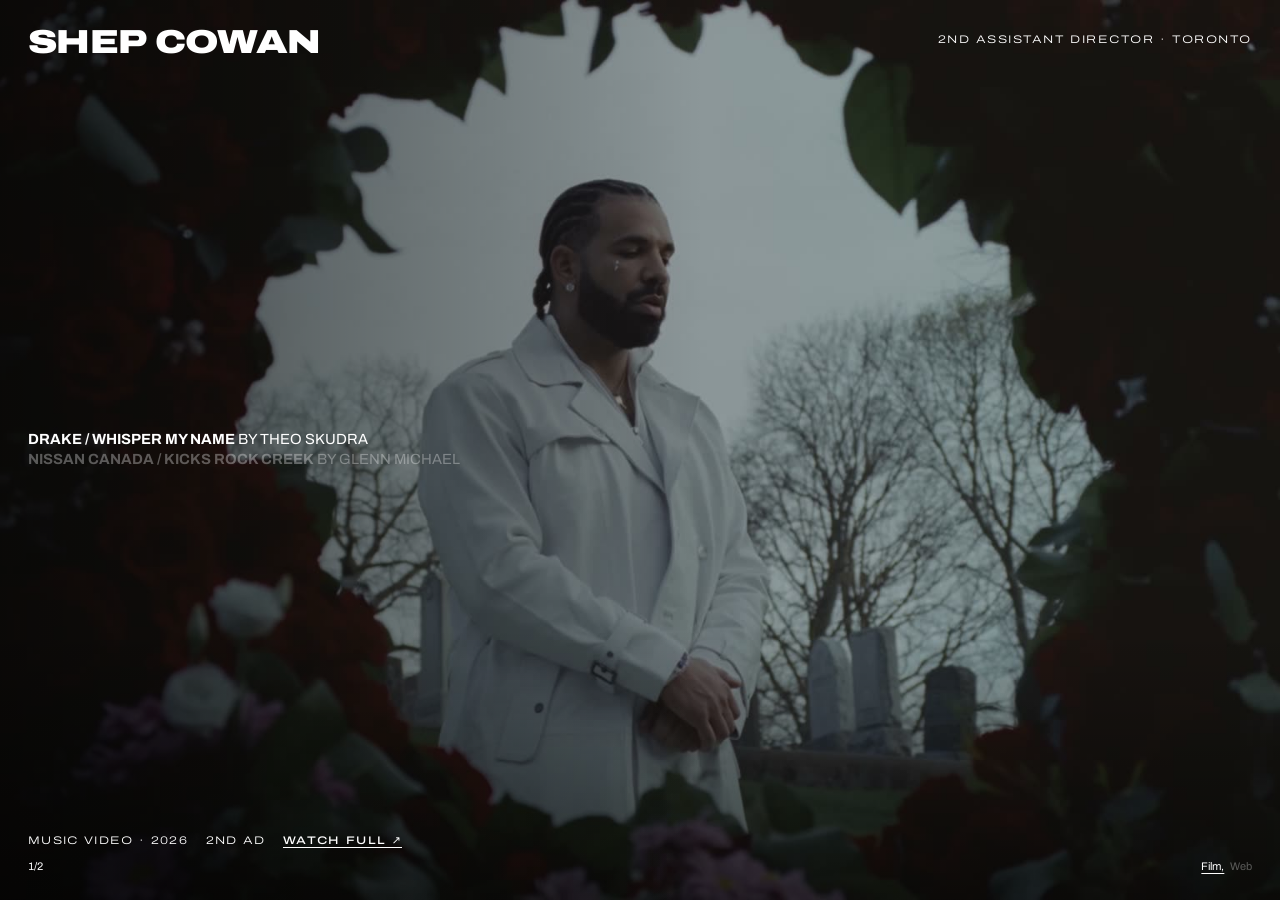
==== index.html @ cdd4edce "Fix intro showing as a stuck banner and retime it to 2.2s Browsers were pairing the new HTML with ca" ====
<!doctype html>
<html lang="en">
<head>
  <meta charset="utf-8">
  <meta name="viewport" content="width=device-width, initial-scale=1, viewport-fit=cover">
  <title>Shep Cowan — Film</title>
  <meta name="description" content="Shep Cowan — Second Assistant Director on commercials and music videos in Toronto.">
  <link rel="preconnect" href="https://fonts.googleapis.com">
  <link rel="preconnect" href="https://fonts.gstatic.com" crossorigin>
  <link href="https://fonts.googleapis.com/css2?family=Archivo:wdth,wght@62..125,100..900&display=swap" rel="stylesheet">
  <!-- Bump ?v= whenever styles.css or script.js change so browsers don't use a stale copy -->
  <link rel="stylesheet" href="styles.css?v=3">
  <!-- Intro only runs with JS; without it the page shows normally -->
  <script>document.documentElement.classList.add("js", "intro-running");</script>
</head>
<body class="film">

  <div class="intro" id="intro" aria-hidden="true">
    <span class="wordmark intro-mark">Shep Cowan</span>
  </div>

  <header class="top">
    <a class="wordmark" href="./">Shep Cowan</a>
    <p class="role"><span class="long">2nd Assistant Director</span><span class="short">2nd AD</span> &middot; Toronto</p>
  </header>

  <!-- Fixed index of projects; the active one is bright, the rest fade back -->
  <nav class="index" aria-label="Projects">
    <ol id="index-list"></ol>
  </nav>

  <main id="reel" class="reel"></main>

  <footer class="bottom">
    <span class="counter" id="counter" aria-live="polite">1/1</span>
    <nav class="site-nav" aria-label="Site">
      <a href="./" aria-current="page">Film,</a>
      <span class="soon" title="Coming soon">Web</span>
    </nav>
  </footer>

  <script src="script.js?v=3"></script>
</body>
</html>
---- styles.css ----
:root {
  --ink: #0b0b0b;
  --paper: #f7f6ef;
  --white: #fff;
  --dim: rgba(255, 255, 255, 0.32);
  --gutter: clamp(16px, 2.2vw, 32px);
  --small: clamp(11px, 0.85vw, 13px);
}

* { box-sizing: border-box; margin: 0; padding: 0; }

html, body { height: 100%; }

body {
  font-family: "Archivo", system-ui, sans-serif;
  font-variation-settings: "wdth" 100;
  background: var(--ink);
  color: var(--white);
  -webkit-font-smoothing: antialiased;
}

a { color: inherit; text-decoration: none; }

/* ---------- Fixed chrome ---------- */

.top, .bottom, .index {
  position: fixed;
  z-index: 10;
  left: var(--gutter);
  right: var(--gutter);
  pointer-events: none;
}
.top a, .bottom a, .index a { pointer-events: auto; }

.top {
  top: var(--gutter);
  display: flex;
  justify-content: space-between;
  align-items: flex-start;
}

.wordmark {
  font-weight: 900;
  font-variation-settings: "wdth" 125;
  font-size: clamp(22px, 2.6vw, 40px);
  line-height: 0.9;
  letter-spacing: -0.02em;
  text-transform: uppercase;
  white-space: nowrap;
}

.role {
  font-size: var(--small);
  font-weight: 300;
  font-variation-settings: "wdth" 125;
  letter-spacing: 0.14em;
  text-transform: uppercase;
  text-align: right;
  white-space: nowrap;
  padding-top: 0.4em;
}
.role .short { display: none; }

.index {
  top: 50%;
  transform: translateY(-50%);
  right: auto;
  max-width: min(720px, 70vw);
}
.index ol { list-style: none; }
.index li {
  font-size: clamp(13px, 1.15vw, 17px);
  line-height: 1.35;
  text-transform: uppercase;
  color: var(--dim);
  transition: color 0.4s ease;
}
.index li b { font-weight: 700; }
.index li.active { color: var(--white); }
.index a:hover { color: var(--white); }

.bottom {
  bottom: var(--gutter);
  display: flex;
  justify-content: space-between;
  align-items: flex-end;
  font-size: var(--small);
}
.counter { font-variant-numeric: tabular-nums; }
.site-nav { display: flex; gap: 0.5em; }
.site-nav a[aria-current] { text-decoration: underline; text-underline-offset: 3px; }
.soon { color: var(--dim); }

/* ---------- Reel ---------- */

.reel {
  height: 100vh;
  height: 100svh;
  overflow-y: auto;
  scroll-snap-type: y mandatory;
  overscroll-behavior: contain;
}

.slide {
  position: relative;
  height: 100vh;
  height: 100svh;
  scroll-snap-align: start;
  scroll-snap-stop: always;
  overflow: hidden;
  background: var(--ink);
}

.slide video {
  position: absolute;
  inset: 0;
  width: 100%;
  height: 100%;
  object-fit: cover;
}

/* Darkens the left edge and bottom so the text stays readable over any footage */
.shade {
  position: absolute;
  inset: 0;
  background:
    linear-gradient(90deg, rgba(0,0,0,0.55) 0%, rgba(0,0,0,0) 55%),
    linear-gradient(0deg, rgba(0,0,0,0.5) 0%, rgba(0,0,0,0) 30%);
}

.meta {
  position: absolute;
  left: var(--gutter);
  bottom: calc(var(--gutter) + 2.2em);
  display: flex;
  gap: 1.6em;
  font-size: var(--small);
  font-weight: 300;
  font-variation-settings: "wdth" 125;
  letter-spacing: 0.12em;
  text-transform: uppercase;
}
.meta a {
  font-weight: 500;
  border-bottom: 1px solid currentColor;
}

/* ---------- Intro ---------- */

.intro { display: none; }
.js .intro {
  display: block;
  position: fixed;
  inset: 0;
  z-index: 100;
  background: #fff;
  cursor: pointer;
}
.intro-mark {
  position: fixed;
  color: #000;
  opacity: 0;
  transform-origin: center;
}
.intro-running .top .wordmark { visibility: hidden; }

/* ---------- Mobile ---------- */

@media (max-width: 700px) {
  .top { flex-direction: column; gap: 0.3em; }
  .role { text-align: left; }
  .role .long { display: none; }
  .role .short { display: inline; }
  .index {
    top: auto;
    bottom: calc(var(--gutter) + 6.5em);
    transform: none;
    max-width: none;
    right: var(--gutter);
  }
  .meta { flex-wrap: wrap; gap: 0.4em 1.2em; }
  .shade {
    background: linear-gradient(0deg, rgba(0,0,0,0.75) 0%, rgba(0,0,0,0) 60%);
  }
}

@media (prefers-reduced-motion: reduce) {
  .index li { transition: none; }
}
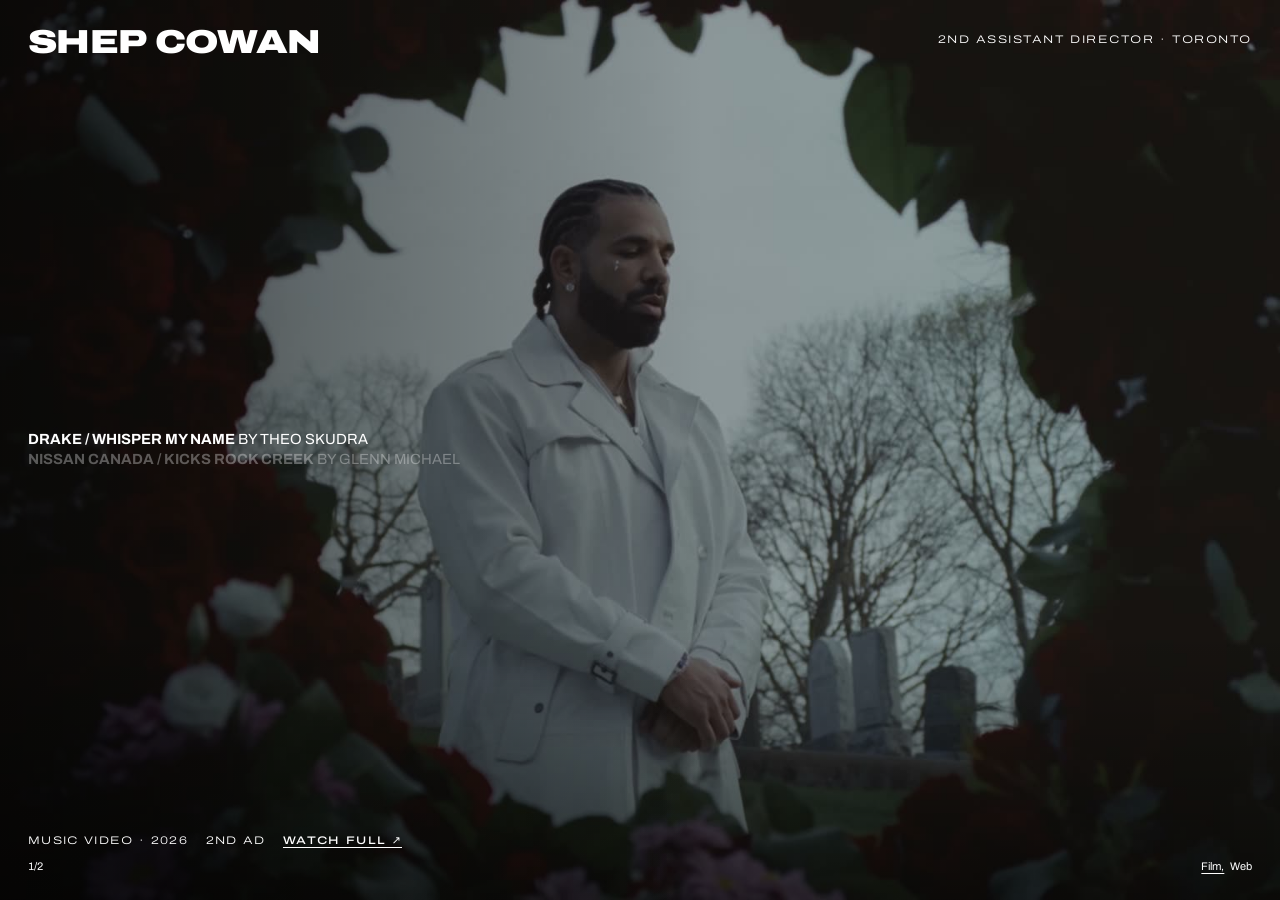
==== commit 23a58835: "Add web portfolio page and link it with the film page New web.html in the light, Merchant-style layo" ====
--- a/index.html
+++ b/index.html
@@ -9,9 +9,12 @@
   <link rel="preconnect" href="https://fonts.gstatic.com" crossorigin>
   <link href="https://fonts.googleapis.com/css2?family=Archivo:wdth,wght@62..125,100..900&display=swap" rel="stylesheet">
   <!-- Bump ?v= whenever styles.css or script.js change so browsers don't use a stale copy -->
-  <link rel="stylesheet" href="styles.css?v=3">
-  <!-- Intro only runs with JS; without it the page shows normally -->
-  <script>document.documentElement.classList.add("js", "intro-running");</script>
+  <link rel="stylesheet" href="styles.css?v=5">
+  <!-- Intro plays once per visit (not again when coming back from the Web page); needs JS -->
+  <script>
+    try { if (!sessionStorage.getItem("introSeen")) document.documentElement.classList.add("intro-on"); }
+    catch (e) { document.documentElement.classList.add("intro-on"); }
+  </script>
 </head>
 <body class="film">
 
@@ -35,10 +38,10 @@
     <span class="counter" id="counter" aria-live="polite">1/1</span>
     <nav class="site-nav" aria-label="Site">
       <a href="./" aria-current="page">Film,</a>
-      <span class="soon" title="Coming soon">Web</span>
+      <a href="web.html">Web</a>
     </nav>
   </footer>
 
-  <script src="script.js?v=3"></script>
+  <script src="script.js?v=5"></script>
 </body>
 </html>
--- a/styles.css
+++ b/styles.css
@@ -89,8 +89,6 @@
 .counter { font-variant-numeric: tabular-nums; }
 .site-nav { display: flex; gap: 0.5em; }
 .site-nav a[aria-current] { text-decoration: underline; text-underline-offset: 3px; }
-.soon { color: var(--dim); }
-
 /* ---------- Reel ---------- */
 
 .reel {
@@ -145,10 +143,85 @@
   border-bottom: 1px solid currentColor;
 }
 
+/* ---------- Web page ---------- */
+
+body.web {
+  background: var(--paper);
+  color: var(--ink);
+}
+/* White + difference reads as near-black on paper and flips to white over screenshots */
+.web .top, .web .bottom {
+  color: var(--white);
+  mix-blend-mode: difference;
+}
+
+.work {
+  max-width: 1440px;
+  margin: 0 auto;
+  padding: clamp(120px, 24vh, 240px) var(--gutter) clamp(80px, 14vh, 160px);
+}
+
+.statement {
+  font-weight: 300;
+  font-variation-settings: "wdth" 125;
+  font-size: clamp(20px, 2.5vw, 38px);
+  line-height: 1.3;
+  letter-spacing: 0.06em;
+  text-transform: uppercase;
+  max-width: 24em;
+  margin-bottom: clamp(56px, 12vh, 140px);
+}
+
+.project + .project { margin-top: clamp(64px, 12vh, 140px); }
+
+.shot {
+  position: relative;
+  display: block;
+}
+.shot .desktop {
+  display: block;
+  width: 100%;
+  height: auto;
+  border-radius: 10px;
+  background: #e6e4dc;
+  /* Hairline so white-background sites (Mercurio) don't melt into the paper */
+  box-shadow: 0 0 0 1px rgba(0, 0, 0, 0.08);
+}
+.shot .phone {
+  position: absolute;
+  right: 4%;
+  bottom: 6%;
+  width: clamp(84px, 15%, 210px);
+  height: auto;
+  border: clamp(3px, 0.35vw, 5px) solid var(--ink);
+  border-radius: clamp(12px, 1.6vw, 22px);
+  box-shadow: 0 24px 48px rgba(0, 0, 0, 0.28);
+  transition: transform 0.5s cubic-bezier(0.2, 0.7, 0.2, 1);
+}
+.shot:hover .phone { transform: translateY(-10px); }
+
+.caption {
+  display: flex;
+  gap: 1.6em;
+  align-items: baseline;
+  margin-top: 14px;
+  font-size: var(--small);
+  font-weight: 300;
+  font-variation-settings: "wdth" 125;
+  letter-spacing: 0.12em;
+  text-transform: uppercase;
+}
+.caption .name { font-weight: 700; }
+.caption .desc { flex: 1; }
+.caption a {
+  font-weight: 500;
+  border-bottom: 1px solid currentColor;
+}
+
 /* ---------- Intro ---------- */
 
 .intro { display: none; }
-.js .intro {
+.intro-on .intro {
   display: block;
   position: fixed;
   inset: 0;
@@ -162,7 +235,7 @@
   opacity: 0;
   transform-origin: center;
 }
-.intro-running .top .wordmark { visibility: hidden; }
+.intro-on .top .wordmark { visibility: hidden; }
 
 /* ---------- Mobile ---------- */
 
@@ -179,6 +252,8 @@
     right: var(--gutter);
   }
   .meta { flex-wrap: wrap; gap: 0.4em 1.2em; }
+  .caption { flex-wrap: wrap; gap: 0.4em 1.2em; }
+  .caption .desc { flex-basis: 100%; order: 3; }
   .shade {
     background: linear-gradient(0deg, rgba(0,0,0,0.75) 0%, rgba(0,0,0,0) 60%);
   }
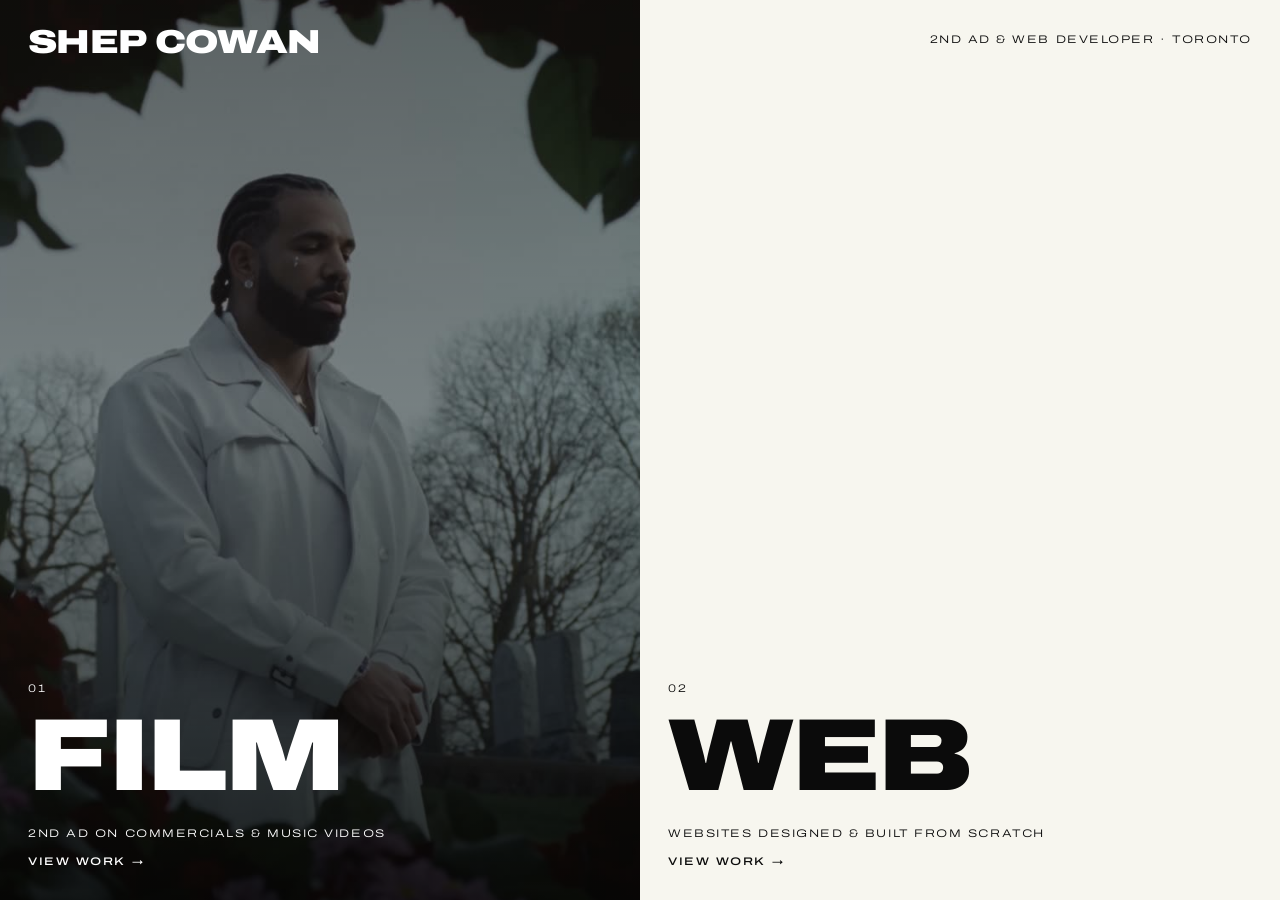
==== commit 783b8f09: "Add split Film/Web landing page and S favicon The site now opens on a landing page split between Fil" ====
--- a/index.html
+++ b/index.html
@@ -3,20 +3,22 @@
 <head>
   <meta charset="utf-8">
   <meta name="viewport" content="width=device-width, initial-scale=1, viewport-fit=cover">
-  <title>Shep Cowan — Film</title>
-  <meta name="description" content="Shep Cowan — Second Assistant Director on commercials and music videos in Toronto.">
+  <title>Shep Cowan — Film &amp; Web</title>
+  <meta name="description" content="Shep Cowan — Second Assistant Director on commercials and music videos, and web developer building sites from scratch. Toronto.">
+  <link rel="icon" href="favicon.png" type="image/png">
+  <link rel="apple-touch-icon" href="apple-touch-icon.png">
   <link rel="preconnect" href="https://fonts.googleapis.com">
   <link rel="preconnect" href="https://fonts.gstatic.com" crossorigin>
   <link href="https://fonts.googleapis.com/css2?family=Archivo:wdth,wght@62..125,100..900&display=swap" rel="stylesheet">
-  <!-- Bump ?v= whenever styles.css or script.js change so browsers don't use a stale copy -->
-  <link rel="stylesheet" href="styles.css?v=5">
-  <!-- Intro plays once per visit (not again when coming back from the Web page); needs JS -->
+  <!-- Bump ?v= whenever styles.css or intro.js change so browsers don't use a stale copy -->
+  <link rel="stylesheet" href="styles.css?v=6">
+  <!-- Intro plays once per visit (not again when coming back from Film or Web); needs JS -->
   <script>
     try { if (!sessionStorage.getItem("introSeen")) document.documentElement.classList.add("intro-on"); }
     catch (e) { document.documentElement.classList.add("intro-on"); }
   </script>
 </head>
-<body class="film">
+<body class="home">
 
   <div class="intro" id="intro" aria-hidden="true">
     <span class="wordmark intro-mark">Shep Cowan</span>
@@ -24,24 +26,39 @@
 
   <header class="top">
     <a class="wordmark" href="./">Shep Cowan</a>
-    <p class="role"><span class="long">2nd Assistant Director</span><span class="short">2nd AD</span> &middot; Toronto</p>
+    <p class="role"><span class="long">2nd AD &amp; Web Developer</span><span class="short">Film &amp; Web</span> &middot; Toronto</p>
   </header>
 
-  <!-- Fixed index of projects; the active one is bright, the rest fade back -->
-  <nav class="index" aria-label="Projects">
-    <ol id="index-list"></ol>
-  </nav>
+  <main class="split">
+    <a class="half half-film" href="film.html">
+      <video autoplay muted loop playsinline poster="assets/film/drake-whisper-my-name.jpg" aria-hidden="true">
+        <source src="assets/film/drake-whisper-my-name.mp4" type="video/mp4">
+      </video>
+      <div class="shade"></div>
+      <div class="label">
+        <span class="num">01</span>
+        <h2>Film</h2>
+        <p>2nd AD on commercials &amp; music videos</p>
+        <span class="enter">View work &rarr;</span>
+      </div>
+    </a>
 
-  <main id="reel" class="reel"></main>
+    <a class="half half-web" href="web.html">
+      <!-- Desktop screenshots crossfade on a loop -->
+      <div class="stack" aria-hidden="true">
+        <img src="assets/web/nabulu-desktop.jpg" width="1440" height="900" alt="">
+        <img src="assets/web/mercurio-desktop.jpg" width="1440" height="900" alt="">
+        <img src="assets/web/goldstruck-desktop.jpg" width="1440" height="900" alt="">
+      </div>
+      <div class="label">
+        <span class="num">02</span>
+        <h2>Web</h2>
+        <p>Websites designed &amp; built from scratch</p>
+        <span class="enter">View work &rarr;</span>
+      </div>
+    </a>
+  </main>
 
-  <footer class="bottom">
-    <span class="counter" id="counter" aria-live="polite">1/1</span>
-    <nav class="site-nav" aria-label="Site">
-      <a href="./" aria-current="page">Film,</a>
-      <a href="web.html">Web</a>
-    </nav>
-  </footer>
-
-  <script src="script.js?v=5"></script>
+  <script src="intro.js?v=6"></script>
 </body>
 </html>
--- a/styles.css
+++ b/styles.css
@@ -217,6 +217,116 @@
   font-weight: 500;
   border-bottom: 1px solid currentColor;
 }
+
+/* ---------- Landing ---------- */
+
+/* The wordmark sits on the dark film half, the role text on the light web half */
+.home .role { color: var(--ink); }
+
+.split {
+  display: flex;
+  height: 100vh;
+  height: 100svh;
+}
+
+.half {
+  position: relative;
+  flex: 1 1 0;
+  overflow: hidden;
+  transition: flex-grow 0.7s cubic-bezier(0.2, 0.7, 0.2, 1);
+}
+/* The hovered side widens a little */
+.split:hover .half:hover { flex-grow: 1.35; }
+
+.half-film { background: var(--ink); color: var(--white); }
+.half-film video {
+  position: absolute;
+  inset: 0;
+  width: 100%;
+  height: 100%;
+  object-fit: cover;
+  transform: scale(1.02);
+  transition: transform 1.2s cubic-bezier(0.2, 0.7, 0.2, 1);
+}
+.half-film:hover video { transform: scale(1.06); }
+.half-film .shade {
+  background: linear-gradient(0deg, rgba(0,0,0,0.7) 0%, rgba(0,0,0,0.15) 55%, rgba(0,0,0,0.35) 100%);
+}
+
+.half-web { background: var(--paper); color: var(--ink); }
+.stack {
+  position: absolute;
+  left: 50%;
+  top: 44%;
+  width: min(78%, 720px);
+  aspect-ratio: 16 / 10;
+  transform: translate(-50%, -50%);
+  transition: transform 1.2s cubic-bezier(0.2, 0.7, 0.2, 1);
+}
+.half-web:hover .stack { transform: translate(-50%, -50%) scale(1.04); }
+.stack img {
+  position: absolute;
+  inset: 0;
+  width: 100%;
+  height: 100%;
+  object-fit: cover;
+  border-radius: 10px;
+  box-shadow: 0 0 0 1px rgba(0, 0, 0, 0.08), 0 30px 60px rgba(0, 0, 0, 0.18);
+  opacity: 0;
+  animation: stack-cycle 9s infinite;
+}
+/* Negative delay on the first so a screenshot is already showing on load */
+.stack img:nth-child(1) { animation-delay: -0.6s; }
+.stack img:nth-child(2) { animation-delay: 2.4s; }
+.stack img:nth-child(3) { animation-delay: 5.4s; }
+@keyframes stack-cycle {
+  0%   { opacity: 0; }
+  6%   { opacity: 1; }
+  33%  { opacity: 1; }
+  39%  { opacity: 0; }
+  100% { opacity: 0; }
+}
+
+.label {
+  position: absolute;
+  left: var(--gutter);
+  right: var(--gutter);
+  bottom: var(--gutter);
+}
+.label .num,
+.label p,
+.label .enter {
+  display: block;
+  font-size: var(--small);
+  font-weight: 300;
+  font-variation-settings: "wdth" 125;
+  letter-spacing: 0.14em;
+  text-transform: uppercase;
+}
+.label h2 {
+  font-weight: 900;
+  font-variation-settings: "wdth" 125;
+  font-size: clamp(44px, 8vw, 140px);
+  line-height: 0.9;
+  letter-spacing: -0.02em;
+  text-transform: uppercase;
+  margin: 0.15em 0 0.25em;
+}
+.label .enter {
+  margin-top: 1.4em;
+  font-weight: 500;
+}
+.label .enter::after {
+  content: "";
+  display: block;
+  width: 0;
+  height: 1px;
+  margin-top: 4px;
+  background: currentColor;
+  transition: width 0.5s ease;
+}
+.half:hover .enter::after,
+.half:focus-visible .enter::after { width: 7.5em; }
 
 /* ---------- Intro ---------- */
 
@@ -253,6 +363,12 @@
   }
   .meta { flex-wrap: wrap; gap: 0.4em 1.2em; }
   .caption { flex-wrap: wrap; gap: 0.4em 1.2em; }
+  .split { flex-direction: column; }
+  .home .role { color: var(--white); }
+  .split:hover .half:hover { flex-grow: 1; }
+  .stack { top: 42%; width: 74%; }
+  .label h2 { font-size: clamp(40px, 13vw, 64px); }
+  .label .enter { margin-top: 0.8em; }
   .caption .desc { flex-basis: 100%; order: 3; }
   .shade {
     background: linear-gradient(0deg, rgba(0,0,0,0.75) 0%, rgba(0,0,0,0) 60%);
@@ -261,4 +377,6 @@
 
 @media (prefers-reduced-motion: reduce) {
   .index li { transition: none; }
-}
+  .stack img { animation: none; }
+  .stack img:first-child { opacity: 1; }
+}
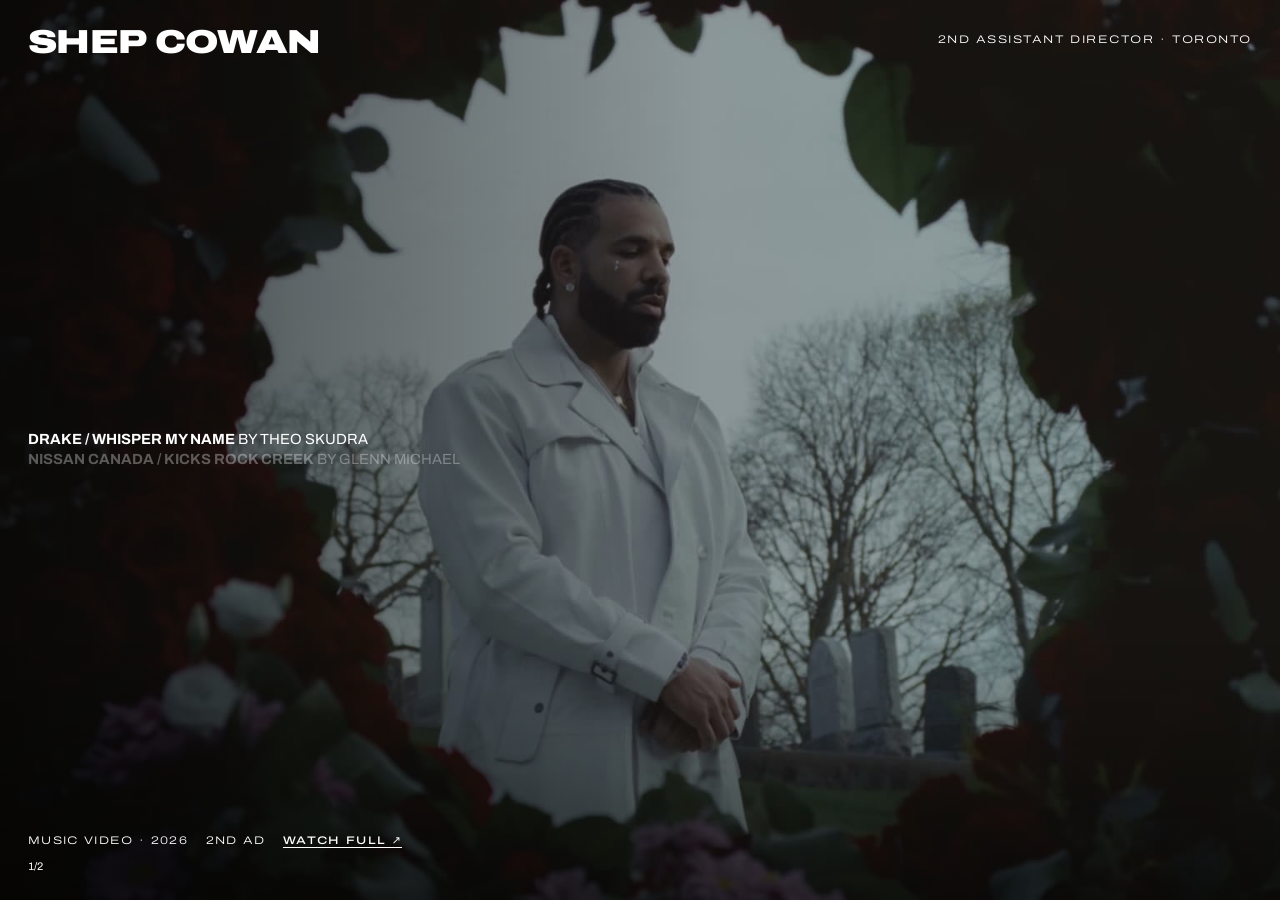
==== commit cf5cfb0e: "Remove web section for now; make the site film only The film reel and intro are now the home page at" ====
--- a/index.html
+++ b/index.html
@@ -3,22 +3,22 @@
 <head>
   <meta charset="utf-8">
   <meta name="viewport" content="width=device-width, initial-scale=1, viewport-fit=cover">
-  <title>Shep Cowan — Film &amp; Web</title>
-  <meta name="description" content="Shep Cowan — Second Assistant Director on commercials and music videos, and web developer building sites from scratch. Toronto.">
+  <title>Shep Cowan — Film</title>
+  <meta name="description" content="Shep Cowan — Second Assistant Director on commercials and music videos in Toronto.">
   <link rel="icon" href="favicon.png" type="image/png">
   <link rel="apple-touch-icon" href="apple-touch-icon.png">
   <link rel="preconnect" href="https://fonts.googleapis.com">
   <link rel="preconnect" href="https://fonts.gstatic.com" crossorigin>
   <link href="https://fonts.googleapis.com/css2?family=Archivo:wdth,wght@62..125,100..900&display=swap" rel="stylesheet">
-  <!-- Bump ?v= whenever styles.css or intro.js change so browsers don't use a stale copy -->
-  <link rel="stylesheet" href="styles.css?v=6">
-  <!-- Intro plays once per visit (not again when coming back from Film or Web); needs JS -->
+  <!-- Bump ?v= whenever styles.css or the scripts change so browsers don't use a stale copy -->
+  <link rel="stylesheet" href="styles.css?v=7">
+  <!-- Intro plays once per visit; needs JS -->
   <script>
     try { if (!sessionStorage.getItem("introSeen")) document.documentElement.classList.add("intro-on"); }
     catch (e) { document.documentElement.classList.add("intro-on"); }
   </script>
 </head>
-<body class="home">
+<body class="film">
 
   <div class="intro" id="intro" aria-hidden="true">
     <span class="wordmark intro-mark">Shep Cowan</span>
@@ -26,39 +26,21 @@
 
   <header class="top">
     <a class="wordmark" href="./">Shep Cowan</a>
-    <p class="role"><span class="long">2nd AD &amp; Web Developer</span><span class="short">Film &amp; Web</span> &middot; Toronto</p>
+    <p class="role"><span class="long">2nd Assistant Director</span><span class="short">2nd AD</span> &middot; Toronto</p>
   </header>
 
-  <main class="split">
-    <a class="half half-film" href="film.html">
-      <video autoplay muted loop playsinline poster="assets/film/drake-whisper-my-name.jpg" aria-hidden="true">
-        <source src="assets/film/drake-whisper-my-name.mp4" type="video/mp4">
-      </video>
-      <div class="shade"></div>
-      <div class="label">
-        <span class="num">01</span>
-        <h2>Film</h2>
-        <p>2nd AD on commercials &amp; music videos</p>
-        <span class="enter">View work &rarr;</span>
-      </div>
-    </a>
+  <!-- Fixed index of projects; the active one is bright, the rest fade back -->
+  <nav class="index" aria-label="Projects">
+    <ol id="index-list"></ol>
+  </nav>
 
-    <a class="half half-web" href="web.html">
-      <!-- Desktop screenshots crossfade on a loop -->
-      <div class="stack" aria-hidden="true">
-        <img src="assets/web/nabulu-desktop.jpg" width="1440" height="900" alt="">
-        <img src="assets/web/mercurio-desktop.jpg" width="1440" height="900" alt="">
-        <img src="assets/web/goldstruck-desktop.jpg" width="1440" height="900" alt="">
-      </div>
-      <div class="label">
-        <span class="num">02</span>
-        <h2>Web</h2>
-        <p>Websites designed &amp; built from scratch</p>
-        <span class="enter">View work &rarr;</span>
-      </div>
-    </a>
-  </main>
+  <main id="reel" class="reel"></main>
 
-  <script src="intro.js?v=6"></script>
+  <footer class="bottom">
+    <span class="counter" id="counter" aria-live="polite">1/1</span>
+  </footer>
+
+  <script src="film.js?v=7"></script>
+  <script src="intro.js?v=7"></script>
 </body>
 </html>
--- a/styles.css
+++ b/styles.css
@@ -87,8 +87,7 @@
   font-size: var(--small);
 }
 .counter { font-variant-numeric: tabular-nums; }
-.site-nav { display: flex; gap: 0.5em; }
-.site-nav a[aria-current] { text-decoration: underline; text-underline-offset: 3px; }
+
 /* ---------- Reel ---------- */
 
 .reel {
@@ -143,191 +142,6 @@
   border-bottom: 1px solid currentColor;
 }
 
-/* ---------- Web page ---------- */
-
-body.web {
-  background: var(--paper);
-  color: var(--ink);
-}
-/* White + difference reads as near-black on paper and flips to white over screenshots */
-.web .top, .web .bottom {
-  color: var(--white);
-  mix-blend-mode: difference;
-}
-
-.work {
-  max-width: 1440px;
-  margin: 0 auto;
-  padding: clamp(120px, 24vh, 240px) var(--gutter) clamp(80px, 14vh, 160px);
-}
-
-.statement {
-  font-weight: 300;
-  font-variation-settings: "wdth" 125;
-  font-size: clamp(20px, 2.5vw, 38px);
-  line-height: 1.3;
-  letter-spacing: 0.06em;
-  text-transform: uppercase;
-  max-width: 24em;
-  margin-bottom: clamp(56px, 12vh, 140px);
-}
-
-.project + .project { margin-top: clamp(64px, 12vh, 140px); }
-
-.shot {
-  position: relative;
-  display: block;
-}
-.shot .desktop {
-  display: block;
-  width: 100%;
-  height: auto;
-  border-radius: 10px;
-  background: #e6e4dc;
-  /* Hairline so white-background sites (Mercurio) don't melt into the paper */
-  box-shadow: 0 0 0 1px rgba(0, 0, 0, 0.08);
-}
-.shot .phone {
-  position: absolute;
-  right: 4%;
-  bottom: 6%;
-  width: clamp(84px, 15%, 210px);
-  height: auto;
-  border: clamp(3px, 0.35vw, 5px) solid var(--ink);
-  border-radius: clamp(12px, 1.6vw, 22px);
-  box-shadow: 0 24px 48px rgba(0, 0, 0, 0.28);
-  transition: transform 0.5s cubic-bezier(0.2, 0.7, 0.2, 1);
-}
-.shot:hover .phone { transform: translateY(-10px); }
-
-.caption {
-  display: flex;
-  gap: 1.6em;
-  align-items: baseline;
-  margin-top: 14px;
-  font-size: var(--small);
-  font-weight: 300;
-  font-variation-settings: "wdth" 125;
-  letter-spacing: 0.12em;
-  text-transform: uppercase;
-}
-.caption .name { font-weight: 700; }
-.caption .desc { flex: 1; }
-.caption a {
-  font-weight: 500;
-  border-bottom: 1px solid currentColor;
-}
-
-/* ---------- Landing ---------- */
-
-/* The wordmark sits on the dark film half, the role text on the light web half */
-.home .role { color: var(--ink); }
-
-.split {
-  display: flex;
-  height: 100vh;
-  height: 100svh;
-}
-
-.half {
-  position: relative;
-  flex: 1 1 0;
-  overflow: hidden;
-  transition: flex-grow 0.7s cubic-bezier(0.2, 0.7, 0.2, 1);
-}
-/* The hovered side widens a little */
-.split:hover .half:hover { flex-grow: 1.35; }
-
-.half-film { background: var(--ink); color: var(--white); }
-.half-film video {
-  position: absolute;
-  inset: 0;
-  width: 100%;
-  height: 100%;
-  object-fit: cover;
-  transform: scale(1.02);
-  transition: transform 1.2s cubic-bezier(0.2, 0.7, 0.2, 1);
-}
-.half-film:hover video { transform: scale(1.06); }
-.half-film .shade {
-  background: linear-gradient(0deg, rgba(0,0,0,0.7) 0%, rgba(0,0,0,0.15) 55%, rgba(0,0,0,0.35) 100%);
-}
-
-.half-web { background: var(--paper); color: var(--ink); }
-.stack {
-  position: absolute;
-  left: 50%;
-  top: 44%;
-  width: min(78%, 720px);
-  aspect-ratio: 16 / 10;
-  transform: translate(-50%, -50%);
-  transition: transform 1.2s cubic-bezier(0.2, 0.7, 0.2, 1);
-}
-.half-web:hover .stack { transform: translate(-50%, -50%) scale(1.04); }
-.stack img {
-  position: absolute;
-  inset: 0;
-  width: 100%;
-  height: 100%;
-  object-fit: cover;
-  border-radius: 10px;
-  box-shadow: 0 0 0 1px rgba(0, 0, 0, 0.08), 0 30px 60px rgba(0, 0, 0, 0.18);
-  opacity: 0;
-  animation: stack-cycle 9s infinite;
-}
-/* Negative delay on the first so a screenshot is already showing on load */
-.stack img:nth-child(1) { animation-delay: -0.6s; }
-.stack img:nth-child(2) { animation-delay: 2.4s; }
-.stack img:nth-child(3) { animation-delay: 5.4s; }
-@keyframes stack-cycle {
-  0%   { opacity: 0; }
-  6%   { opacity: 1; }
-  33%  { opacity: 1; }
-  39%  { opacity: 0; }
-  100% { opacity: 0; }
-}
-
-.label {
-  position: absolute;
-  left: var(--gutter);
-  right: var(--gutter);
-  bottom: var(--gutter);
-}
-.label .num,
-.label p,
-.label .enter {
-  display: block;
-  font-size: var(--small);
-  font-weight: 300;
-  font-variation-settings: "wdth" 125;
-  letter-spacing: 0.14em;
-  text-transform: uppercase;
-}
-.label h2 {
-  font-weight: 900;
-  font-variation-settings: "wdth" 125;
-  font-size: clamp(44px, 8vw, 140px);
-  line-height: 0.9;
-  letter-spacing: -0.02em;
-  text-transform: uppercase;
-  margin: 0.15em 0 0.25em;
-}
-.label .enter {
-  margin-top: 1.4em;
-  font-weight: 500;
-}
-.label .enter::after {
-  content: "";
-  display: block;
-  width: 0;
-  height: 1px;
-  margin-top: 4px;
-  background: currentColor;
-  transition: width 0.5s ease;
-}
-.half:hover .enter::after,
-.half:focus-visible .enter::after { width: 7.5em; }
-
 /* ---------- Intro ---------- */
 
 .intro { display: none; }
@@ -362,14 +176,6 @@
     right: var(--gutter);
   }
   .meta { flex-wrap: wrap; gap: 0.4em 1.2em; }
-  .caption { flex-wrap: wrap; gap: 0.4em 1.2em; }
-  .split { flex-direction: column; }
-  .home .role { color: var(--white); }
-  .split:hover .half:hover { flex-grow: 1; }
-  .stack { top: 42%; width: 74%; }
-  .label h2 { font-size: clamp(40px, 13vw, 64px); }
-  .label .enter { margin-top: 0.8em; }
-  .caption .desc { flex-basis: 100%; order: 3; }
   .shade {
     background: linear-gradient(0deg, rgba(0,0,0,0.75) 0%, rgba(0,0,0,0) 60%);
   }
@@ -377,6 +183,4 @@
 
 @media (prefers-reduced-motion: reduce) {
   .index li { transition: none; }
-  .stack img { animation: none; }
-  .stack img:first-child { opacity: 1; }
 }
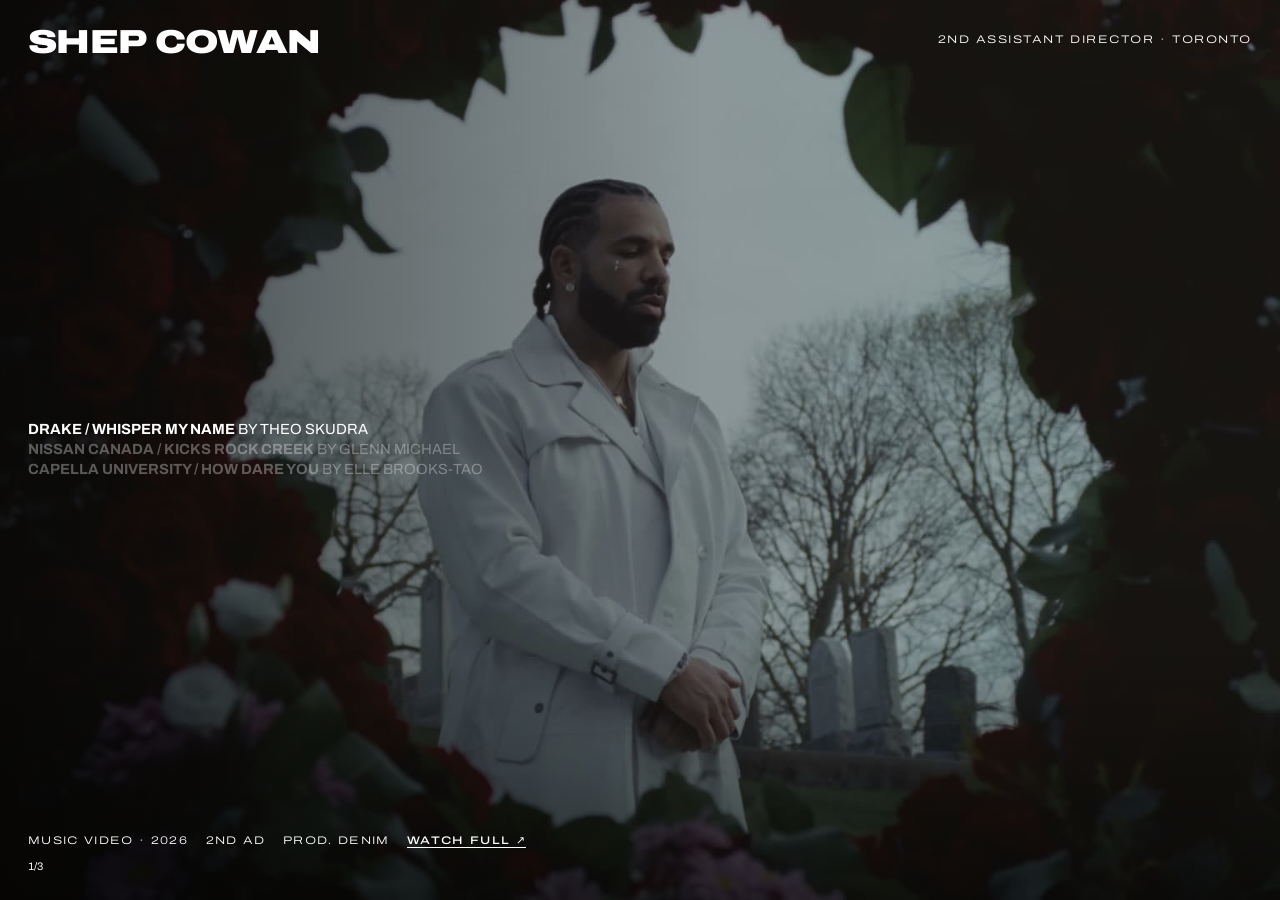
==== commit e16388f2: "Add Capella University spot and production company credits Add Capella University "How Dare You" (di" ====
--- a/index.html
+++ b/index.html
@@ -11,7 +11,7 @@
   <link rel="preconnect" href="https://fonts.gstatic.com" crossorigin>
   <link href="https://fonts.googleapis.com/css2?family=Archivo:wdth,wght@62..125,100..900&display=swap" rel="stylesheet">
   <!-- Bump ?v= whenever styles.css or the scripts change so browsers don't use a stale copy -->
-  <link rel="stylesheet" href="styles.css?v=7">
+  <link rel="stylesheet" href="styles.css?v=8">
   <!-- Intro plays once per visit; needs JS -->
   <script>
     try { if (!sessionStorage.getItem("introSeen")) document.documentElement.classList.add("intro-on"); }
@@ -40,7 +40,7 @@
     <span class="counter" id="counter" aria-live="polite">1/1</span>
   </footer>
 
-  <script src="film.js?v=7"></script>
-  <script src="intro.js?v=7"></script>
+  <script src="film.js?v=9"></script>
+  <script src="intro.js?v=8"></script>
 </body>
 </html>
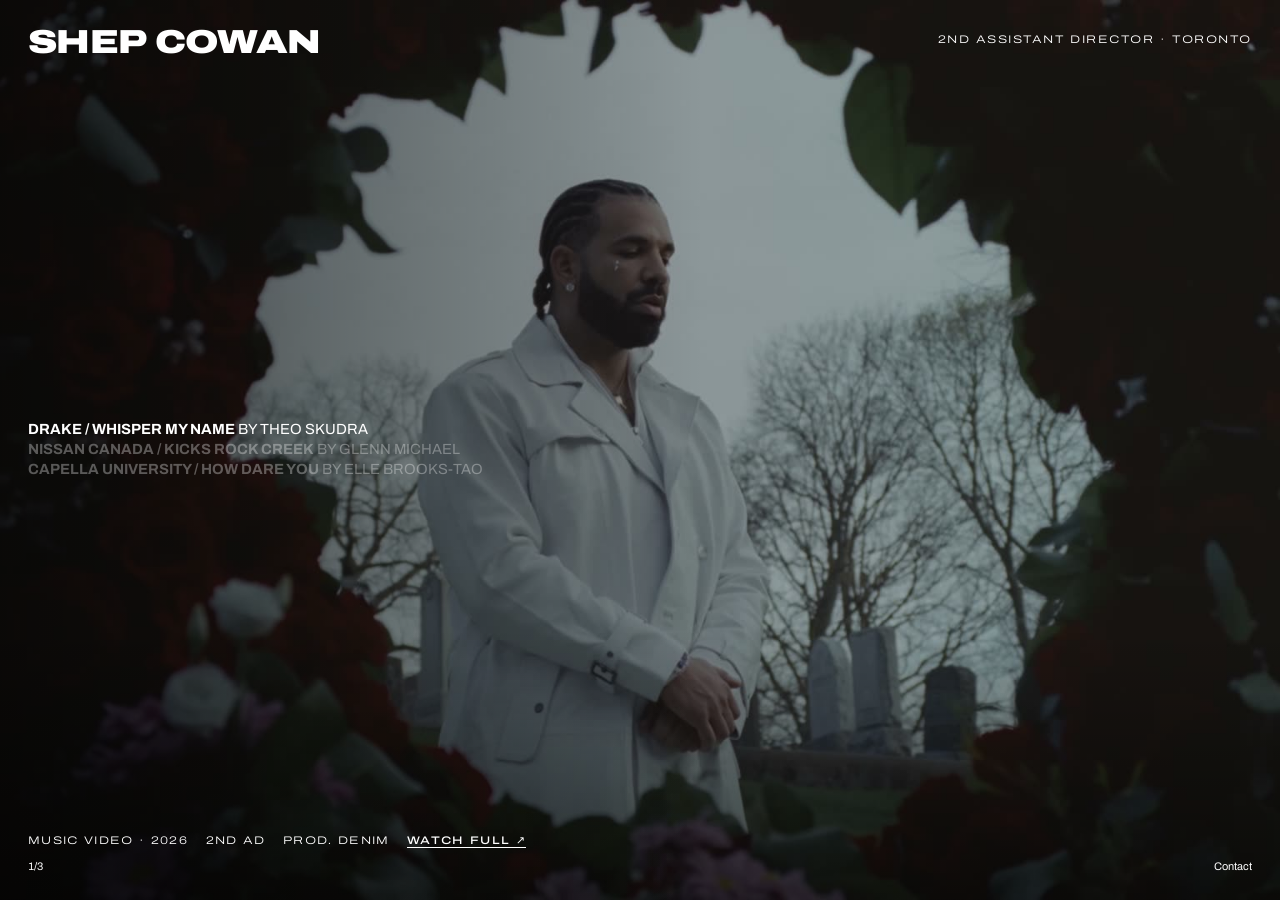
==== commit 6d7aa6be: "Add contact section with email link Add a final reel slide with info@shepcowan.ca as a mailto link, " ====
--- a/index.html
+++ b/index.html
@@ -11,7 +11,7 @@
   <link rel="preconnect" href="https://fonts.gstatic.com" crossorigin>
   <link href="https://fonts.googleapis.com/css2?family=Archivo:wdth,wght@62..125,100..900&display=swap" rel="stylesheet">
   <!-- Bump ?v= whenever styles.css or the scripts change so browsers don't use a stale copy -->
-  <link rel="stylesheet" href="styles.css?v=8">
+  <link rel="stylesheet" href="styles.css?v=10">
   <!-- Intro plays once per visit; needs JS -->
   <script>
     try { if (!sessionStorage.getItem("introSeen")) document.documentElement.classList.add("intro-on"); }
@@ -38,9 +38,10 @@
 
   <footer class="bottom">
     <span class="counter" id="counter" aria-live="polite">1/1</span>
+    <a id="contact-link" href="#contact">Contact</a>
   </footer>
 
-  <script src="film.js?v=9"></script>
-  <script src="intro.js?v=8"></script>
+  <script src="film.js?v=10"></script>
+  <script src="intro.js?v=10"></script>
 </body>
 </html>
--- a/styles.css
+++ b/styles.css
@@ -141,6 +141,46 @@
   font-weight: 500;
   border-bottom: 1px solid currentColor;
 }
+
+/* ---------- Contact ---------- */
+
+.contact {
+  height: 100vh;
+  height: 100svh;
+  scroll-snap-align: start;
+  scroll-snap-stop: always;
+  display: flex;
+  flex-direction: column;
+  justify-content: center;
+  padding: 0 var(--gutter);
+  background: var(--ink);
+}
+.contact p {
+  font-size: var(--small);
+  font-weight: 300;
+  font-variation-settings: "wdth" 125;
+  letter-spacing: 0.14em;
+  text-transform: uppercase;
+  margin-bottom: 1.2em;
+}
+.contact a {
+  align-self: flex-start;
+  font-weight: 900;
+  font-variation-settings: "wdth" 125;
+  font-size: min(6.4vw, 104px);
+  line-height: 1.1;
+  letter-spacing: -0.02em;
+  text-decoration: underline transparent 0.06em;
+  text-underline-offset: 0.12em;
+  transition: text-decoration-color 0.3s ease;
+}
+.contact a:hover,
+.contact a:focus-visible { text-decoration-color: currentColor; }
+
+.index, .counter { transition: opacity 0.4s ease; }
+.on-contact .index,
+.on-contact .counter { opacity: 0; }
+.on-contact .index a { pointer-events: none; }
 
 /* ---------- Intro ---------- */
 
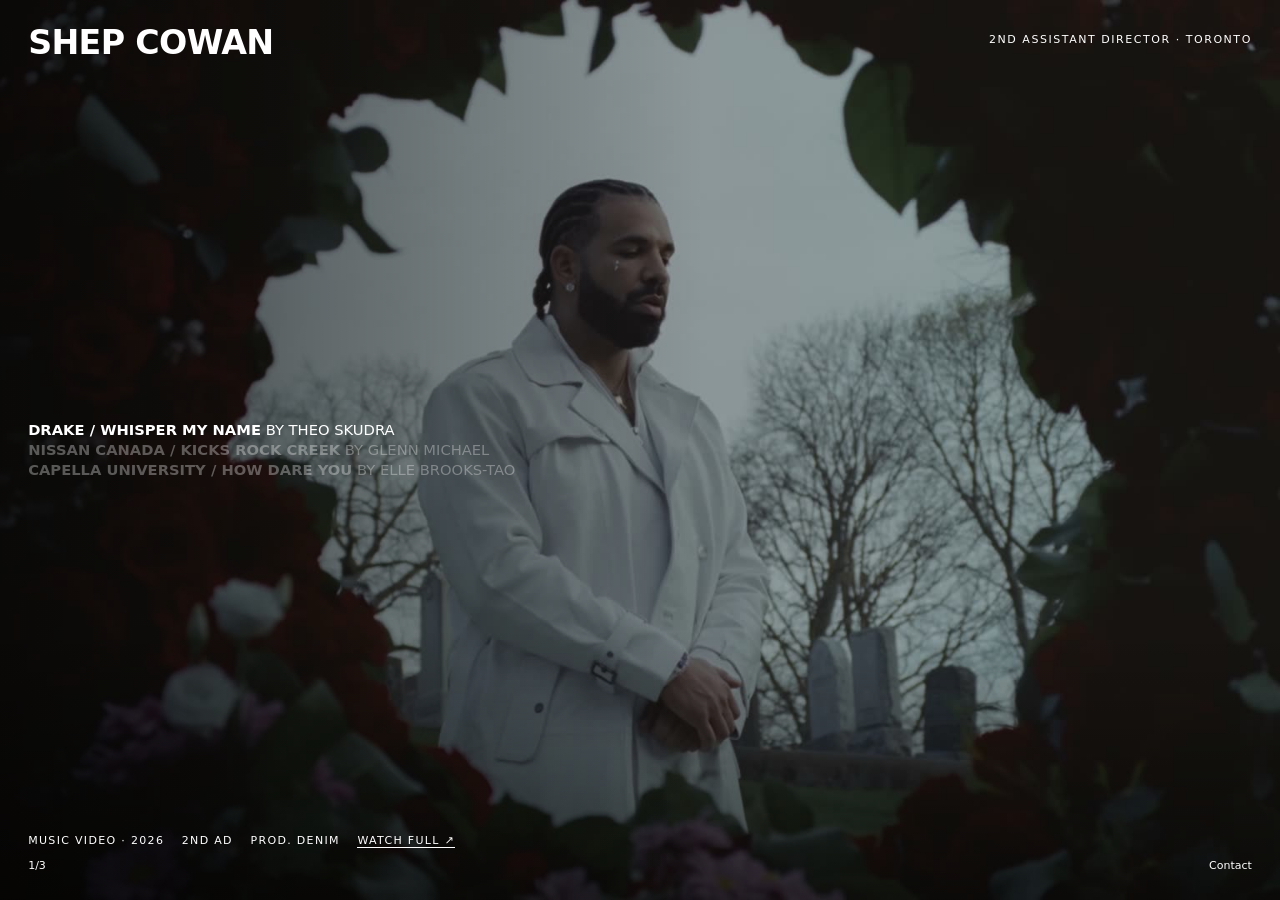
==== commit eb101df2: "Add Content Security Policy and referrer policy Restrict the page to its own files plus Google Fonts" ====
--- a/index.html
+++ b/index.html
@@ -3,6 +3,9 @@
 <head>
   <meta charset="utf-8">
   <meta name="viewport" content="width=device-width, initial-scale=1, viewport-fit=cover">
+  <!-- Browsers may only load this site's own files, plus Google Fonts -->
+  <meta http-equiv="Content-Security-Policy" content="default-src 'none'; script-src 'self'; style-src 'self' https://fonts.googleapis.com; font-src https://fonts.gstatic.com; img-src 'self'; media-src 'self'; base-uri 'none'; form-action 'none'">
+  <meta name="referrer" content="strict-origin-when-cross-origin">
   <title>Shep Cowan — Film</title>
   <meta name="description" content="Shep Cowan — Second Assistant Director on commercials and music videos in Toronto.">
   <link rel="icon" href="favicon.png" type="image/png">
@@ -11,12 +14,8 @@
   <link rel="preconnect" href="https://fonts.gstatic.com" crossorigin>
   <link href="https://fonts.googleapis.com/css2?family=Archivo:wdth,wght@62..125,100..900&display=swap" rel="stylesheet">
   <!-- Bump ?v= whenever styles.css or the scripts change so browsers don't use a stale copy -->
-  <link rel="stylesheet" href="styles.css?v=10">
-  <!-- Intro plays once per visit; needs JS -->
-  <script>
-    try { if (!sessionStorage.getItem("introSeen")) document.documentElement.classList.add("intro-on"); }
-    catch (e) { document.documentElement.classList.add("intro-on"); }
-  </script>
+  <link rel="stylesheet" href="styles.css?v=11">
+  <script src="intro-flag.js?v=11"></script>
 </head>
 <body class="film">
 
@@ -41,7 +40,7 @@
     <a id="contact-link" href="#contact">Contact</a>
   </footer>
 
-  <script src="film.js?v=10"></script>
-  <script src="intro.js?v=10"></script>
+  <script src="film.js?v=11"></script>
+  <script src="intro.js?v=11"></script>
 </body>
 </html>
